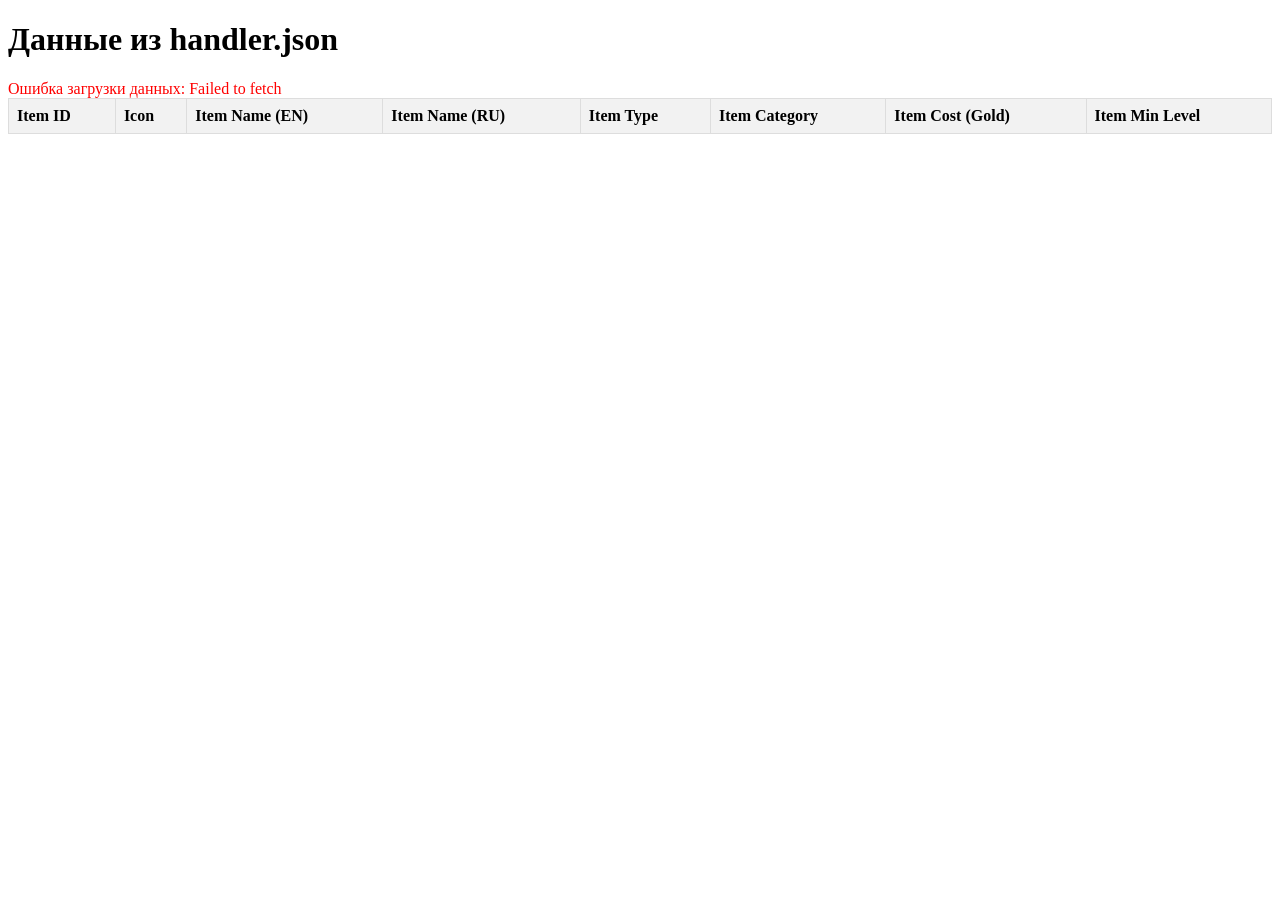
==== index.html @ cb6a8501 "add" ====
<!DOCTYPE html>
<html lang="ru">
<head>
    <meta charset="UTF-8">
    <meta name="viewport" content="width=device-width, initial-scale=1.0">
    <title>Вывод данных из JSON</title>
    <style>
        table {
            width: 100%;
            border-collapse: collapse;
        }
        th, td {
            border: 1px solid #ddd;
            padding: 8px;
            text-align: left;
        }
        th {
            background-color: #f2f2f2;
        }
        th {
            position: relative; /* Для позиционирования резизера */
        }

        .resizer {
            position: absolute;
            right: 0;
            top: 0;
            height: 100%;
            width: 5px; /* Ширина резизера */
            cursor: col-resize; /* Курсор при наведении */
            z-index: 1; /* Чтобы резизер был выше других элементов */
        }
        .error {
            color: red;
        }
        .image-preview {
            position: fixed;
            top: 50%;
            left: 50%;
            transform: translate(-50%, -50%);
            z-index: 1000;
            border: 2px solid #ddd;
            background-color: white;
            padding: 10px;
            box-shadow: 0 0 10px rgba(0, 0, 0, 0.5);
        }
        
        .image-preview img {
            max-width: 300px; /* Максимальная ширина увеличенного изображения */
            max-height: 300px; /* Максимальная высота увеличенного изображения */
        }
    </style>
</head>
<body>
    <h1>Данные из handler.json</h1>
    <div id="error-message" class="error"></div>
    <table id="data-table">
        <thead>
            <tr>
                <th>Item ID</th>
                <th>Icon</th>
                <th>Item Name (EN)</th>
                <th>Item Name (RU)</th>
                <th>Item Type</th>
                <th>Item Category</th>
                <th>Item Cost (Gold)</th>
                <th>Item Min Level</th>
            </tr>
        </thead>
        <tbody>
            <!-- Данные будут добавлены сюда -->
        </tbody>
    </table>

    <div id="image-preview" class="image-preview" style="display: none;">
        <img id="preview-img" src="" alt="Preview" />
    </div>

    <script src="script.js"></script>
</body>
</html>
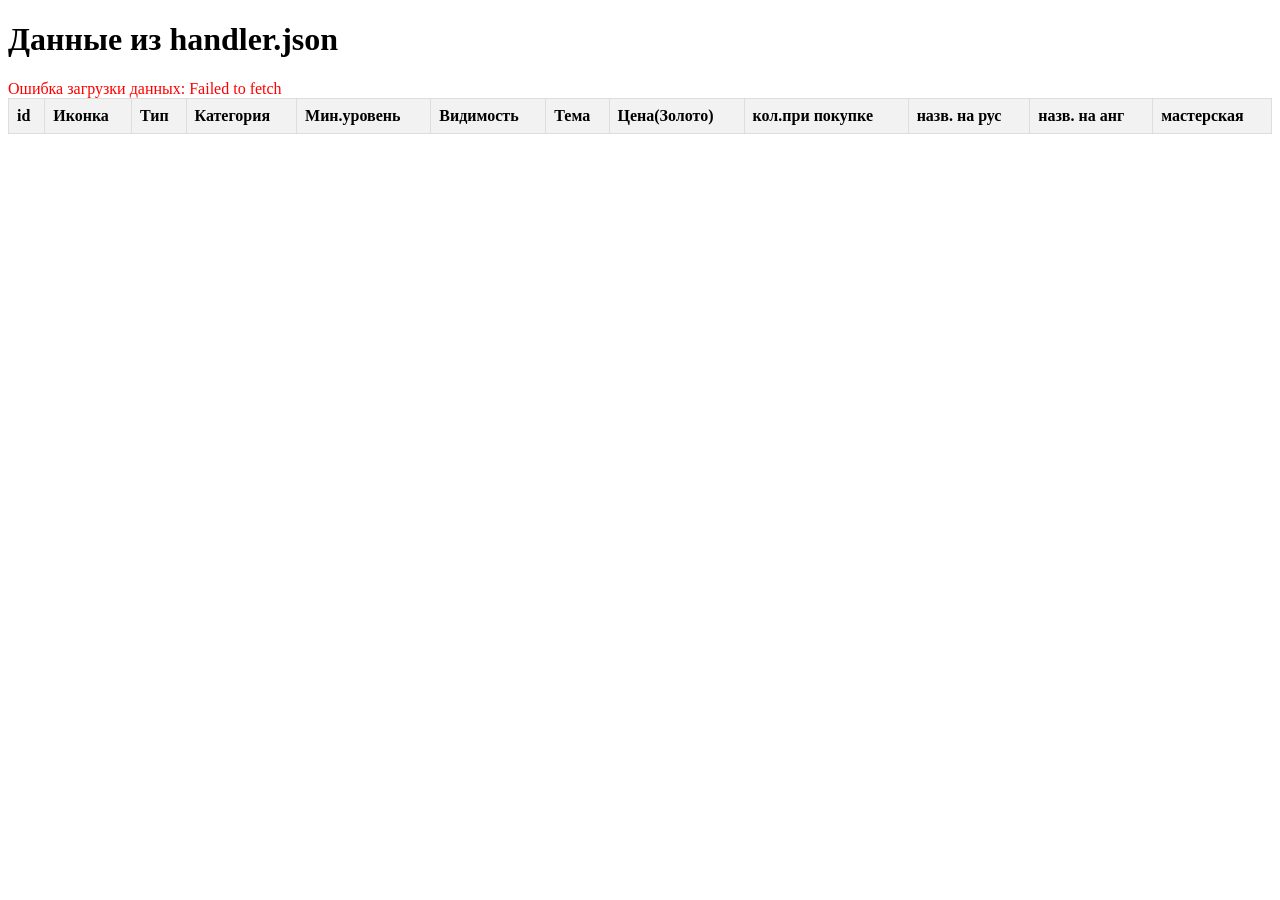
==== commit 27f0223d: "12" ====
--- a/index.html
+++ b/index.html
@@ -57,23 +57,29 @@
     <table id="data-table">
         <thead>
             <tr>
-                <th>Item ID</th>
-                <th>Icon</th>
-                <th>Item Name (EN)</th>
-                <th>Item Name (RU)</th>
-                <th>Item Type</th>
-                <th>Item Category</th>
-                <th>Item Cost (Gold)</th>
-                <th>Item Min Level</th>
+                <th>id</th>
+                <th>Иконка</th>
+                <th>Тип</th>
+                <th>Категория</th>
+                <th>Мин.уровень</th>
+                <th>Видимость</th>
+                <th>Тема</th>
+                <th>Цена(Золото)</th>
+                <th>кол.при покупке</th>
+                <th>назв. на рус</th>
+                <th>назв. на анг</th>
+                <th>мастерская</th>
             </tr>
         </thead>
         <tbody>
-            <!-- Данные будут добавлены сюда -->
+            <!-- Данные будут добавлены здесь -->
         </tbody>
     </table>
 
-    <div id="image-preview" class="image-preview" style="display: none;">
-        <img id="preview-img" src="" alt="Preview" />
+    <!-- Модальное окно для увеличенного изображения -->
+    <div id="image-modal" style="display: none; position: fixed; top: 0; left: 0; width: 100%; height: 100%; background-color: rgba(0, 0, 0, 0.8); justify-content: center; align-items: center; z-index: 1000; backdrop-filter: blur(15px);">
+        <img id="modal-image" src="" alt="Large Image" style="max-width: 90%; max-height: 90%;">
+        <span id="close-modal" style="color: white; position: absolute; top: 20px; right: 30px; font-size: 30px; cursor: pointer;">&times;</span>
     </div>
 
     <script src="script.js"></script>
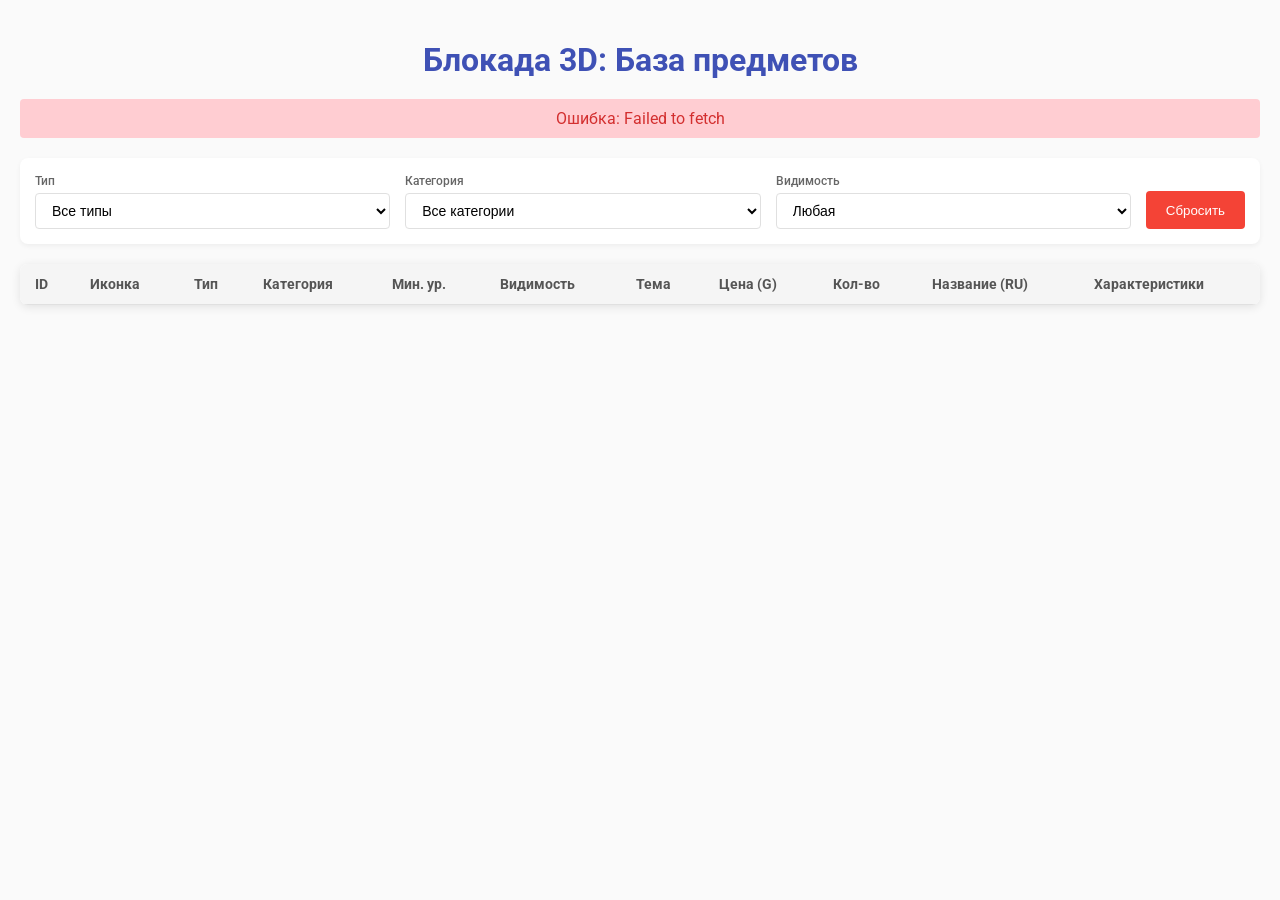
==== commit 0e908409: "Update index.html" ====
--- a/index.html
+++ b/index.html
@@ -1,24 +1,156 @@
 <!DOCTYPE html>
 <html lang="ru">
+
 <head>
     <meta charset="UTF-8">
     <meta name="viewport" content="width=device-width, initial-scale=1.0">
-    <title>Вывод данных из JSON</title>
+    <title>Блокада 3D: База предметов</title>
+    <link href="https://fonts.googleapis.com/css2?family=Roboto:wght@400;500;700&display=swap" rel="stylesheet">
     <style>
+        :root {
+            --primary-color: #3f51b5;
+            --accent-color: #ff4081;
+            --header-bg: #f5f5f5;
+            --hover-bg: #e8eaf6;
+            --border-color: #e0e0e0;
+            --text-color: #333;
+            --bg-color: #fafafa;
+        }
+
+        body {
+            font-family: 'Roboto', sans-serif;
+            background-color: var(--bg-color);
+            color: var(--text-color);
+            margin: 0;
+            padding: 20px;
+        }
+
+        h1 {
+            text-align: center;
+            color: var(--primary-color);
+            margin-bottom: 20px;
+        }
+
+        .error {
+            color: #d32f2f;
+            background: #ffcdd2;
+            padding: 10px;
+            border-radius: 4px;
+            text-align: center;
+            margin-bottom: 20px;
+            display: none;
+        }
+
+        .error:not(:empty) {
+            display: block;
+        }
+
+        /* --- ПАНЕЛЬ ФИЛЬТРОВ --- */
+        .filters-container {
+            background: white;
+            padding: 15px;
+            border-radius: 8px;
+            box-shadow: 0 2px 5px rgba(0, 0, 0, 0.05);
+            margin-bottom: 20px;
+            display: flex;
+            flex-wrap: wrap;
+            gap: 15px;
+            align-items: center;
+        }
+
+        .filter-group {
+            display: flex;
+            flex-direction: column;
+            min-width: 200px;
+            flex: 1;
+        }
+
+        .filter-group label {
+            font-size: 12px;
+            color: #666;
+            margin-bottom: 5px;
+            font-weight: 500;
+        }
+
+        .filter-group select {
+            padding: 8px 12px;
+            border: 1px solid var(--border-color);
+            border-radius: 4px;
+            font-size: 14px;
+            outline: none;
+            cursor: pointer;
+            background-color: #fff;
+        }
+
+        .filter-group select:focus {
+            border-color: var(--primary-color);
+        }
+
+        .reset-btn {
+            background-color: #f44336;
+            color: white;
+            border: none;
+            padding: 10px 20px;
+            border-radius: 4px;
+            cursor: pointer;
+            font-weight: 500;
+            height: 38px;
+            margin-top: 18px;
+            /* Выравнивание с инпутами */
+            transition: background 0.2s;
+        }
+
+        .reset-btn:hover {
+            background-color: #d32f2f;
+        }
+
+        /* --- ТАБЛИЦА --- */
+        .table-container {
+            overflow-x: auto;
+            background: white;
+            border-radius: 8px;
+            box-shadow: 0 2px 10px rgba(0, 0, 0, 0.1);
+        }
+
         table {
             width: 100%;
             border-collapse: collapse;
-        }
-        th, td {
-            border: 1px solid #ddd;
-            padding: 8px;
+            min-width: 1200px;
+        }
+
+        th,
+        td {
+            padding: 12px 15px;
             text-align: left;
-        }
+            border-bottom: 1px solid var(--border-color);
+            font-size: 14px;
+            vertical-align: middle;
+        }
+
         th {
-            background-color: #f2f2f2;
-        }
-        th {
-            position: relative; /* Для позиционирования резизера */
+            background-color: var(--header-bg);
+            color: #555;
+            font-weight: 700;
+            position: sticky;
+            top: 0;
+            z-index: 10;
+            user-select: none;
+            cursor: pointer;
+            transition: background 0.2s;
+        }
+
+        th:hover {
+            background-color: #e0e0e0;
+        }
+
+        th.ascending::after {
+            content: ' ▲';
+            font-size: 0.8em;
+        }
+
+        th.descending::after {
+            content: ' ▼';
+            font-size: 0.8em;
         }
 
         .resizer {
@@ -26,62 +158,460 @@
             right: 0;
             top: 0;
             height: 100%;
-            width: 5px; /* Ширина резизера */
-            cursor: col-resize; /* Курсор при наведении */
-            z-index: 1; /* Чтобы резизер был выше других элементов */
-        }
-        .error {
-            color: red;
-        }
-        .image-preview {
+            width: 4px;
+            background: transparent;
+            cursor: col-resize;
+            z-index: 11;
+        }
+
+        th:hover .resizer {
+            background: #bdbdbd;
+        }
+
+        tbody tr:nth-child(even) {
+            background-color: #fafafa;
+        }
+
+        tbody tr:hover {
+            background-color: var(--hover-bg);
+        }
+
+        /* Изображения (Увеличенные) */
+        td img {
+            border-radius: 6px;
+            transition: transform 0.2s;
+            background: #eee;
+            display: block;
+            width: 64px;
+            /* Увеличил размер */
+            height: 64px;
+            /* Увеличил размер */
+            object-fit: contain;
+            /* Чтобы картинка не растягивалась */
+            border: 1px solid #eee;
+        }
+
+        td img:hover {
+            transform: scale(1.15);
+            z-index: 5;
+            position: relative;
+        }
+
+        /* Характеристики */
+        .stats-container {
+            display: flex;
+            flex-wrap: wrap;
+            gap: 4px;
+            max-width: 320px;
+        }
+
+        .stat-badge {
+            display: inline-flex;
+            align-items: center;
+            background: #f0f0f0;
+            border: 1px solid #ddd;
+            border-radius: 4px;
+            padding: 2px 6px;
+            font-size: 11px;
+            white-space: nowrap;
+        }
+
+        .stat-name {
+            font-weight: 700;
+            color: #555;
+            margin-right: 4px;
+        }
+
+        .stat-val {
+            color: var(--primary-color);
+            font-weight: 500;
+        }
+
+        /* Модальное окно */
+        #image-modal {
+            display: none;
             position: fixed;
-            top: 50%;
-            left: 50%;
-            transform: translate(-50%, -50%);
+            top: 0;
+            left: 0;
+            width: 100%;
+            height: 100%;
+            background-color: rgba(0, 0, 0, 0.85);
+            justify-content: center;
+            align-items: center;
             z-index: 1000;
-            border: 2px solid #ddd;
-            background-color: white;
-            padding: 10px;
-            box-shadow: 0 0 10px rgba(0, 0, 0, 0.5);
-        }
-        
-        .image-preview img {
-            max-width: 300px; /* Максимальная ширина увеличенного изображения */
-            max-height: 300px; /* Максимальная высота увеличенного изображения */
+            backdrop-filter: blur(5px);
+            opacity: 0;
+            transition: opacity 0.3s ease;
+        }
+
+        #image-modal.show {
+            opacity: 1;
+        }
+
+        #modal-image {
+            max-width: 90%;
+            max-height: 90%;
+            border-radius: 8px;
+            box-shadow: 0 0 20px rgba(0, 0, 0, 0.5);
+            transform: scale(0.9);
+            transition: transform 0.3s ease;
+        }
+
+        #image-modal.show #modal-image {
+            transform: scale(1);
+        }
+
+        #close-modal {
+            position: absolute;
+            top: 20px;
+            right: 30px;
+            color: white;
+            font-size: 40px;
+            font-weight: bold;
+            cursor: pointer;
+            transition: color 0.2s;
+        }
+
+        #close-modal:hover {
+            color: #ff5252;
         }
     </style>
 </head>
+
 <body>
-    <h1>Данные из handler.json</h1>
+
+    <h1>Блокада 3D: База предметов</h1>
+
     <div id="error-message" class="error"></div>
-    <table id="data-table">
-        <thead>
-            <tr>
-                <th>id</th>
-                <th>Иконка</th>
-                <th>Тип</th>
-                <th>Категория</th>
-                <th>Мин.уровень</th>
-                <th>Видимость</th>
-                <th>Тема</th>
-                <th>Цена(Золото)</th>
-                <th>кол.при покупке</th>
-                <th>назв. на рус</th>
-                <th>назв. на анг</th>
-                <th>мастерская</th>
-            </tr>
-        </thead>
-        <tbody>
-            <!-- Данные будут добавлены здесь -->
-        </tbody>
-    </table>
-
-    <!-- Модальное окно для увеличенного изображения -->
-    <div id="image-modal" style="display: none; position: fixed; top: 0; left: 0; width: 100%; height: 100%; background-color: rgba(0, 0, 0, 0.8); justify-content: center; align-items: center; z-index: 1000; backdrop-filter: blur(15px);">
-        <img id="modal-image" src="" alt="Large Image" style="max-width: 90%; max-height: 90%;">
-        <span id="close-modal" style="color: white; position: absolute; top: 20px; right: 30px; font-size: 30px; cursor: pointer;">&times;</span>
+
+    <div class="filters-container">
+        <div class="filter-group">
+            <label for="filter-type">Тип</label>
+            <select id="filter-type">
+                <option value="all">Все типы</option>
+            </select>
+        </div>
+
+        <div class="filter-group">
+            <label for="filter-category">Категория</label>
+            <select id="filter-category">
+                <option value="all">Все категории</option>
+            </select>
+        </div>
+
+        <div class="filter-group">
+            <label for="filter-visible">Видимость</label>
+            <select id="filter-visible">
+                <option value="all">Любая</option>
+            </select>
+        </div>
+
+        <button class="reset-btn" onclick="resetFilters()">Сбросить</button>
     </div>
 
-    <script src="script.js"></script>
+    <div class="table-container">
+        <table id="data-table">
+            <thead>
+                <tr>
+                    <th>ID</th>
+                    <th>Иконка</th>
+                    <th>Тип</th>
+                    <th>Категория</th>
+                    <th>Мин. ур.</th>
+                    <th>Видимость</th>
+                    <th>Тема</th>
+                    <th>Цена (G)</th>
+                    <th>Кол-во</th>
+                    <th>Название (RU)</th>
+                    <th>Характеристики</th>
+                </tr>
+            </thead>
+            <tbody>
+            </tbody>
+        </table>
+    </div>
+
+    <div id="image-modal">
+        <span id="close-modal">&times;</span>
+        <img id="modal-image" src="" alt="Large Image">
+    </div>
+
+    <script>
+        const headerOrder = [
+            'item_id',
+            'icon',
+            'item_type',
+            'item_category',
+            'item_min_lvl',
+            'item_visible',
+            'item_theme',
+            'item_cost_gold',
+            'item_buy_amount',
+            'item_name_ru',
+            'upgrades'
+        ];
+
+        // Глобальная переменная для хранения исходных данных
+        let globalData = [];
+
+        async function loadData() {
+            try {
+                const response = await fetch('https://blockade3d.com/api_classic/handler.php?NETWORK=1&CMD=2000&PWD=2b984b3689f5f6f96d65357b6c93c042&API_VERSION=2');
+
+                if (!response.ok) throw new Error('Сетевая ошибка: ' + response.status);
+
+                const data = await response.json();
+
+                // Обработка данных
+                globalData = data.map(item => {
+                    const getName = (obj) => (obj && obj.name && typeof obj.name === 'string') ? decodeUnicode(obj.name) : '';
+
+                    return {
+                        ...item,
+                        item_name_en: decodeUnicode(item.item_name_en),
+                        item_name_ru: decodeUnicode(item.item_name_ru),
+                        item_type: {
+                            ...item.item_type,
+                            name: getName(item.item_type)
+                        },
+                        item_category: {
+                            ...item.item_category,
+                            name: getName(item.item_category)
+                        },
+                        item_visible: {
+                            ...item.item_visible,
+                            name: item.item_visible && item.item_visible.name ? item.item_visible.name : ''
+                        }
+                    };
+                });
+
+                // Инициализация
+                initFilters(globalData);
+                renderTable(globalData);
+                initTableFeatures(); // События сортировки добавляем один раз
+
+            } catch (error) {
+                document.getElementById('error-message').innerText = 'Ошибка: ' + error.message;
+                console.error(error);
+            }
+        }
+
+        function decodeUnicode(str) {
+            if (str && typeof str === 'string') {
+                return str.replace(/\\u([\dA-Fa-f]{4})/g, (match, grp) => String.fromCharCode(parseInt(grp, 16)));
+            }
+            return str || '';
+        }
+
+        // === ФИЛЬТРАЦИЯ ===
+        function initFilters(data) {
+            const types = new Set();
+            const categories = new Set();
+            const visibles = new Set();
+
+            // Собираем уникальные значения
+            data.forEach(item => {
+                if (item.item_type.name) types.add(item.item_type.name);
+                if (item.item_category.name) categories.add(item.item_category.name);
+                if (item.item_visible.name) visibles.add(item.item_visible.name);
+            });
+
+            fillSelect('filter-type', types);
+            fillSelect('filter-category', categories);
+            fillSelect('filter-visible', visibles);
+
+            // Добавляем обработчики событий
+            document.getElementById('filter-type').addEventListener('change', applyFilters);
+            document.getElementById('filter-category').addEventListener('change', applyFilters);
+            document.getElementById('filter-visible').addEventListener('change', applyFilters);
+        }
+
+        function fillSelect(id, set) {
+            const select = document.getElementById(id);
+            const sorted = Array.from(set).sort();
+            sorted.forEach(val => {
+                const option = document.createElement('option');
+                option.value = val;
+                option.innerText = val;
+                select.appendChild(option);
+            });
+        }
+
+        function applyFilters() {
+            const typeVal = document.getElementById('filter-type').value;
+            const catVal = document.getElementById('filter-category').value;
+            const visVal = document.getElementById('filter-visible').value;
+
+            const filteredData = globalData.filter(item => {
+                const matchType = typeVal === 'all' || item.item_type.name === typeVal;
+                const matchCat = catVal === 'all' || item.item_category.name === catVal;
+                const matchVis = visVal === 'all' || item.item_visible.name === visVal;
+
+                return matchType && matchCat && matchVis;
+            });
+
+            renderTable(filteredData);
+        }
+
+        function resetFilters() {
+            document.getElementById('filter-type').value = 'all';
+            document.getElementById('filter-category').value = 'all';
+            document.getElementById('filter-visible').value = 'all';
+            renderTable(globalData);
+        }
+
+        // === РЕНДЕРИНГ ===
+        function renderTable(data) {
+            const tableBody = document.querySelector('#data-table tbody');
+            tableBody.innerHTML = '';
+
+            data.forEach(item => {
+                const row = tableBody.insertRow();
+
+                headerOrder.forEach(key => {
+                    const cell = row.insertCell();
+
+                    if (key === 'icon') {
+                        let imageUrl = '';
+                        if (item[key]) {
+                            const parts = item[key].split('/');
+                            const filename = parts[parts.length - 1];
+                            imageUrl = `https://gammahub.tech/img/${filename}`;
+                        }
+                        if (imageUrl) {
+                            cell.innerHTML = `<img src="${imageUrl}" alt="Item" onclick="openImage('${imageUrl}')">`;
+                        } else {
+                            cell.innerText = '-';
+                        }
+                    } else if (key === 'upgrades') {
+                        if (Array.isArray(item[key]) && item[key].length > 0) {
+                            const targetStats = ['УРОН', 'ОБОЙМА', 'ЗАПАС', 'ТЕМП', 'ДАЛЬНОСТЬ', 'ПЕРЕЗАРЯДКА'];
+                            const statsHtml = item[key]
+                                .filter(u => targetStats.includes(u.name))
+                                .map(u => {
+                                    if (!u.levels || u.levels.length === 0) return null;
+                                    const min = u.levels[0].value;
+                                    const max = u.levels[u.levels.length - 1].value;
+                                    const valStr = (min === max) ? min : `${min}-${max}`;
+                                    return `<div class="stat-badge"><span class="stat-name">${u.name}</span><span class="stat-val">${valStr}</span></div>`;
+                                })
+                                .filter(Boolean)
+                                .join('');
+                            cell.innerHTML = statsHtml ? `<div class="stats-container">${statsHtml}</div>` : '-';
+                        } else {
+                            cell.innerText = '-';
+                        }
+                    } else if (typeof item[key] === 'object' && item[key] !== null) {
+                        cell.innerText = item[key].name || '';
+                    } else {
+                        cell.innerText = item[key] !== undefined && item[key] !== null ? item[key] : '';
+                    }
+                });
+            });
+        }
+
+        // === СОРТИРОВКА И РЕСАЙЗ ===
+        // Теперь эта функция вызывается только один раз и работает с текущими данными в DOM
+        // Но для правильной работы сортировки при фильтрации, нам нужно сортировать текущий отфильтрованный массив.
+        // Поэтому изменим логику: sortData будет брать данные, сортировать и вызывать renderTable.
+
+        function initTableFeatures() {
+            const headers = document.querySelectorAll('#data-table th');
+
+            headers.forEach((header, index) => {
+                header.addEventListener('click', (e) => {
+                    if (e.target.classList.contains('resizer')) return;
+
+                    const isAscending = !header.classList.contains('ascending');
+                    headers.forEach(h => h.classList.remove('ascending', 'descending'));
+                    header.classList.toggle('ascending', isAscending);
+                    header.classList.toggle('descending', !isAscending);
+
+                    // Получаем ТЕКУЩИЕ отображаемые данные через фильтры
+                    // Чтобы не усложнять, просто применим фильтры снова и отсортируем результат
+                    const typeVal = document.getElementById('filter-type').value;
+                    const catVal = document.getElementById('filter-category').value;
+                    const visVal = document.getElementById('filter-visible').value;
+
+                    let currentData = globalData.filter(item => {
+                        const matchType = typeVal === 'all' || item.item_type.name === typeVal;
+                        const matchCat = catVal === 'all' || item.item_category.name === catVal;
+                        const matchVis = visVal === 'all' || item.item_visible.name === visVal;
+                        return matchType && matchCat && matchVis;
+                    });
+
+                    sortDataArray(currentData, index, isAscending);
+                    renderTable(currentData);
+                });
+
+                const resizer = document.createElement('div');
+                resizer.className = 'resizer';
+                header.appendChild(resizer);
+                createResizer(resizer, header);
+            });
+        }
+
+        function sortDataArray(arr, columnIndex, ascending) {
+            arr.sort((a, b) => {
+                const aVal = getValue(a, columnIndex);
+                const bVal = getValue(b, columnIndex);
+                if (aVal < bVal) return ascending ? -1 : 1;
+                if (aVal > bVal) return ascending ? 1 : -1;
+                return 0;
+            });
+        }
+
+        function getValue(item, index) {
+            const key = headerOrder[index];
+            if (key === 'item_id' || key === 'item_min_lvl' || key === 'item_buy_amount') return parseInt(item[key]) || 0;
+            if (key === 'item_cost_gold') return parseFloat(item[key]) || 0;
+            if (['item_type', 'item_category', 'item_visible'].includes(key)) return item[key].name || '';
+            if (key === 'upgrades') return (item[key] || []).length;
+            return item[key] || '';
+        }
+
+        function createResizer(resizer, header) {
+            let startX, startWidth;
+            resizer.addEventListener('mousedown', (e) => {
+                e.preventDefault();
+                startX = e.clientX;
+                startWidth = header.offsetWidth;
+                document.addEventListener('mousemove', resizeColumn);
+                document.addEventListener('mouseup', stopResize);
+            });
+
+            function resizeColumn(e) {
+                const w = startWidth + (e.clientX - startX);
+                if (w > 50) header.style.width = `${w}px`;
+            }
+
+            function stopResize() {
+                document.removeEventListener('mousemove', resizeColumn);
+                document.removeEventListener('mouseup', stopResize);
+            }
+        }
+
+        // Модальное окно
+        function openImage(src) {
+            const modal = document.getElementById('image-modal');
+            const img = document.getElementById('modal-image');
+            modal.style.display = 'flex';
+            setTimeout(() => modal.classList.add('show'), 10);
+            img.src = src;
+        }
+
+        function closeModal() {
+            const modal = document.getElementById('image-modal');
+            modal.classList.remove('show');
+            setTimeout(() => modal.style.display = 'none', 300);
+        }
+        document.getElementById('close-modal').onclick = closeModal;
+        document.getElementById('image-modal').onclick = (e) => {
+            if (e.target.id === 'image-modal') closeModal();
+        };
+
+        window.onload = loadData;
+    </script>
 </body>
+
 </html>
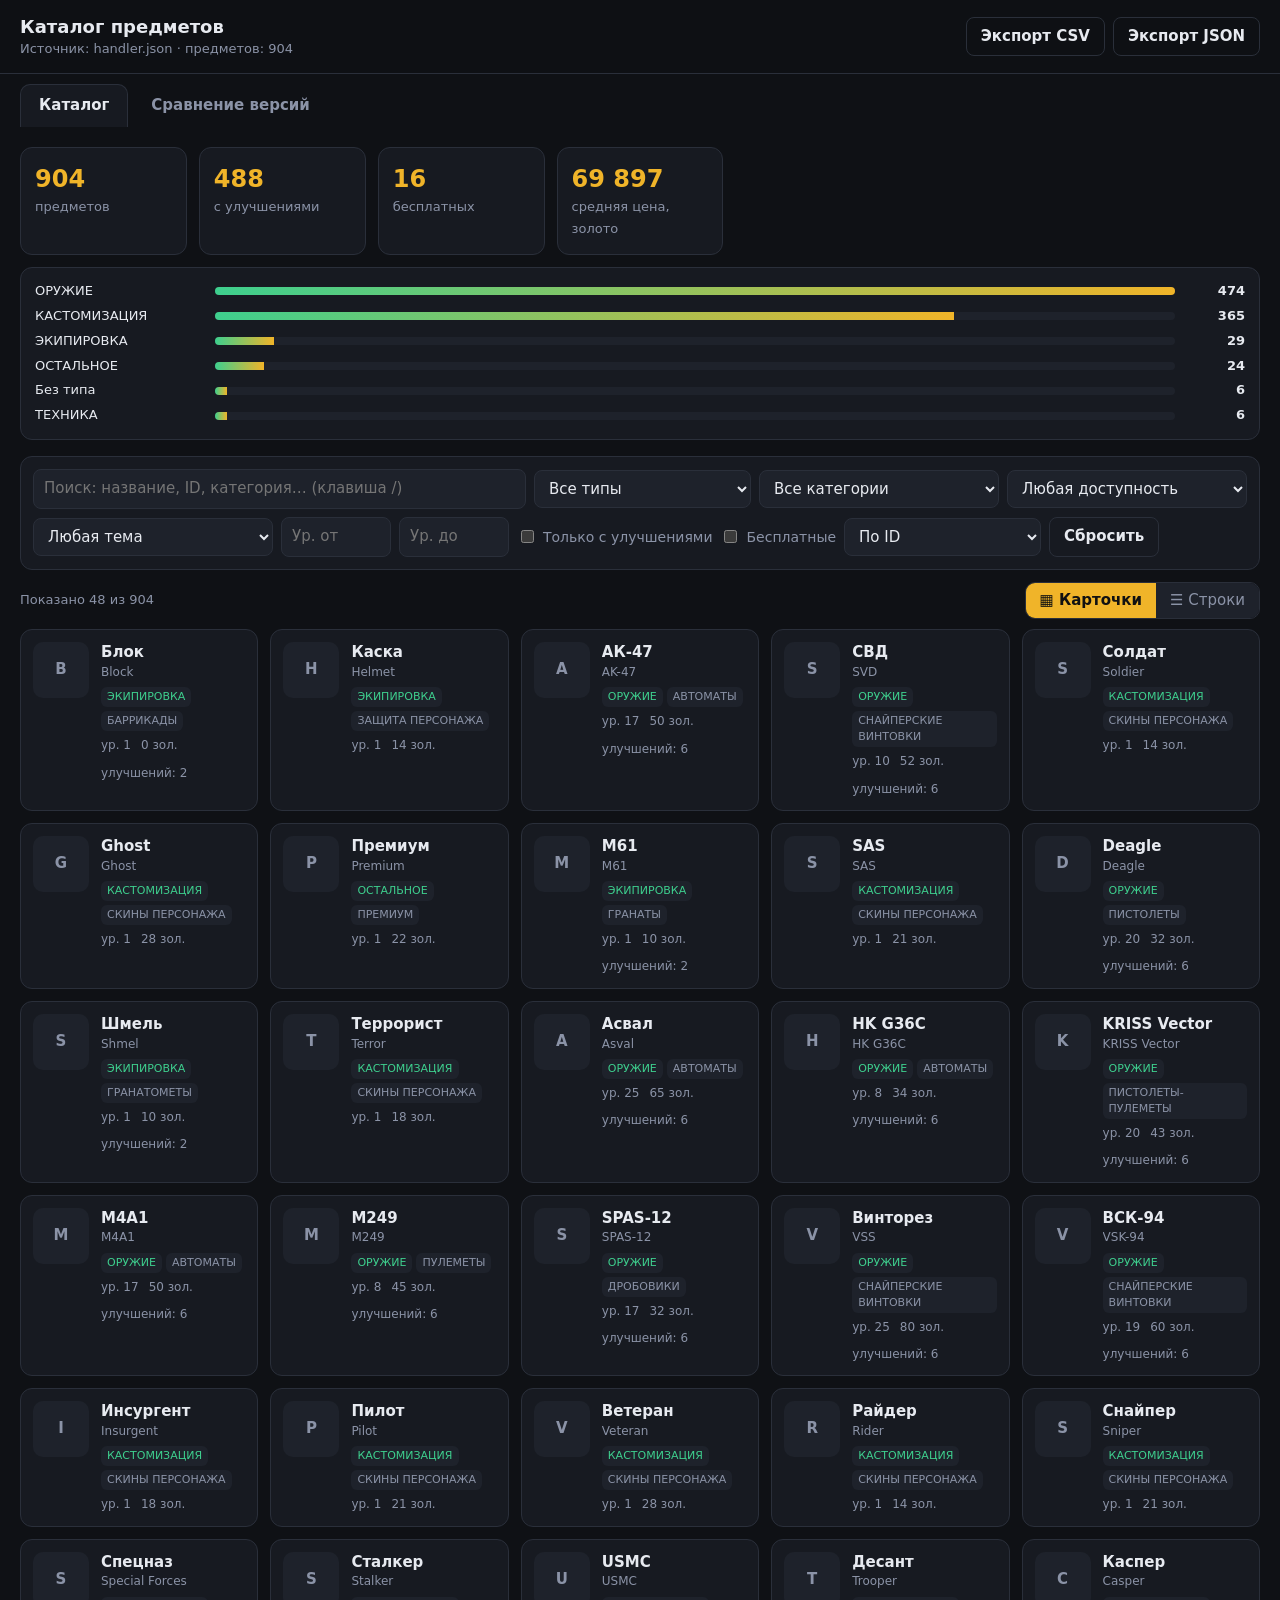
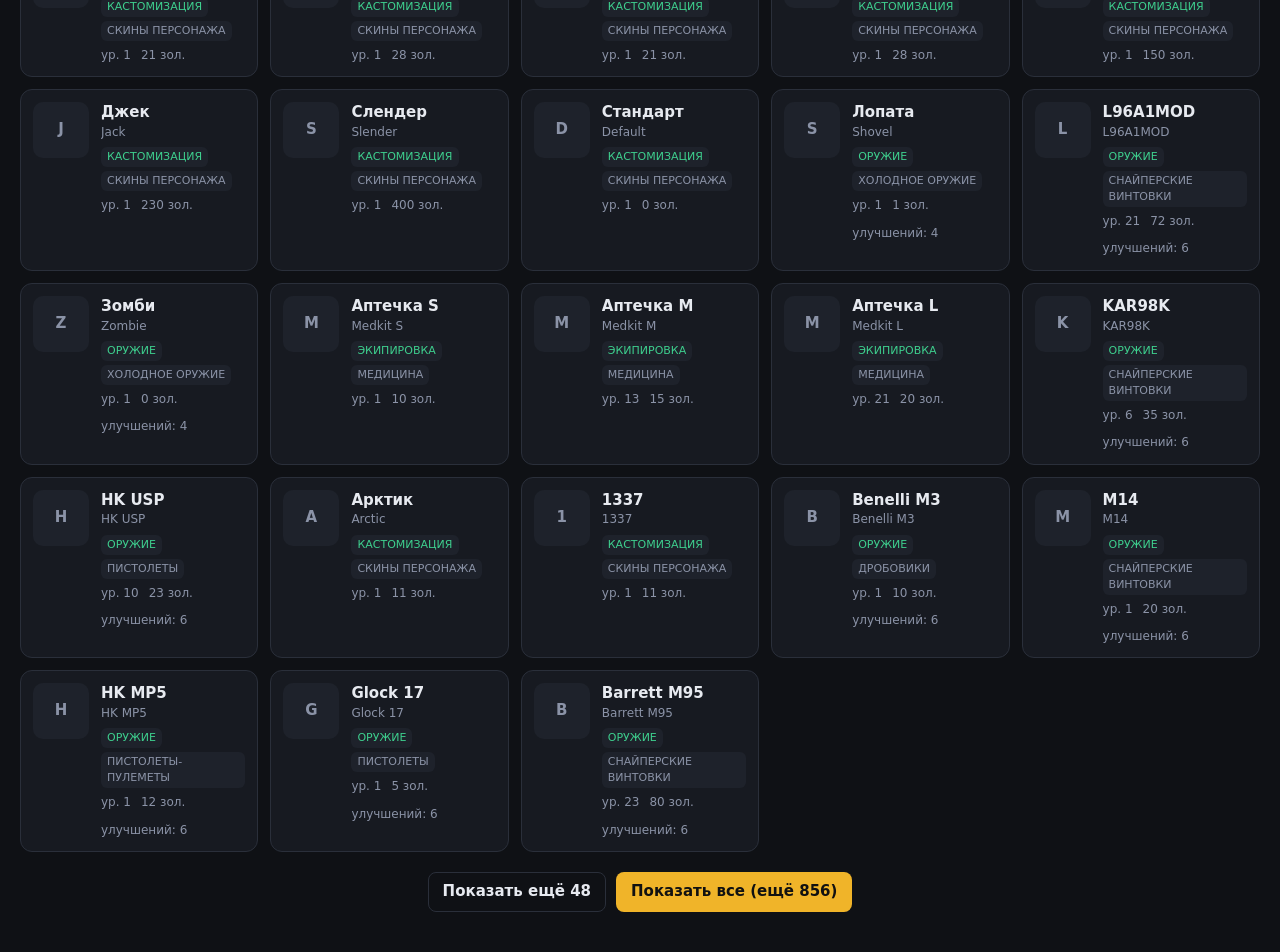
==== commit 273a02b0: "NEW" ====
--- a/index.html
+++ b/index.html
@@ -1,617 +1,158 @@
-<!DOCTYPE html>
+<!doctype html>
 <html lang="ru">
-
 <head>
-    <meta charset="UTF-8">
-    <meta name="viewport" content="width=device-width, initial-scale=1.0">
-    <title>Блокада 3D: База предметов</title>
-    <link href="https://fonts.googleapis.com/css2?family=Roboto:wght@400;500;700&display=swap" rel="stylesheet">
-    <style>
-        :root {
-            --primary-color: #3f51b5;
-            --accent-color: #ff4081;
-            --header-bg: #f5f5f5;
-            --hover-bg: #e8eaf6;
-            --border-color: #e0e0e0;
-            --text-color: #333;
-            --bg-color: #fafafa;
-        }
-
-        body {
-            font-family: 'Roboto', sans-serif;
-            background-color: var(--bg-color);
-            color: var(--text-color);
-            margin: 0;
-            padding: 20px;
-        }
-
-        h1 {
-            text-align: center;
-            color: var(--primary-color);
-            margin-bottom: 20px;
-        }
-
-        .error {
-            color: #d32f2f;
-            background: #ffcdd2;
-            padding: 10px;
-            border-radius: 4px;
-            text-align: center;
-            margin-bottom: 20px;
-            display: none;
-        }
-
-        .error:not(:empty) {
-            display: block;
-        }
-
-        /* --- ПАНЕЛЬ ФИЛЬТРОВ --- */
-        .filters-container {
-            background: white;
-            padding: 15px;
-            border-radius: 8px;
-            box-shadow: 0 2px 5px rgba(0, 0, 0, 0.05);
-            margin-bottom: 20px;
-            display: flex;
-            flex-wrap: wrap;
-            gap: 15px;
-            align-items: center;
-        }
-
-        .filter-group {
-            display: flex;
-            flex-direction: column;
-            min-width: 200px;
-            flex: 1;
-        }
-
-        .filter-group label {
-            font-size: 12px;
-            color: #666;
-            margin-bottom: 5px;
-            font-weight: 500;
-        }
-
-        .filter-group select {
-            padding: 8px 12px;
-            border: 1px solid var(--border-color);
-            border-radius: 4px;
-            font-size: 14px;
-            outline: none;
-            cursor: pointer;
-            background-color: #fff;
-        }
-
-        .filter-group select:focus {
-            border-color: var(--primary-color);
-        }
-
-        .reset-btn {
-            background-color: #f44336;
-            color: white;
-            border: none;
-            padding: 10px 20px;
-            border-radius: 4px;
-            cursor: pointer;
-            font-weight: 500;
-            height: 38px;
-            margin-top: 18px;
-            /* Выравнивание с инпутами */
-            transition: background 0.2s;
-        }
-
-        .reset-btn:hover {
-            background-color: #d32f2f;
-        }
-
-        /* --- ТАБЛИЦА --- */
-        .table-container {
-            overflow-x: auto;
-            background: white;
-            border-radius: 8px;
-            box-shadow: 0 2px 10px rgba(0, 0, 0, 0.1);
-        }
-
-        table {
-            width: 100%;
-            border-collapse: collapse;
-            min-width: 1200px;
-        }
-
-        th,
-        td {
-            padding: 12px 15px;
-            text-align: left;
-            border-bottom: 1px solid var(--border-color);
-            font-size: 14px;
-            vertical-align: middle;
-        }
-
-        th {
-            background-color: var(--header-bg);
-            color: #555;
-            font-weight: 700;
-            position: sticky;
-            top: 0;
-            z-index: 10;
-            user-select: none;
-            cursor: pointer;
-            transition: background 0.2s;
-        }
-
-        th:hover {
-            background-color: #e0e0e0;
-        }
-
-        th.ascending::after {
-            content: ' ▲';
-            font-size: 0.8em;
-        }
-
-        th.descending::after {
-            content: ' ▼';
-            font-size: 0.8em;
-        }
-
-        .resizer {
-            position: absolute;
-            right: 0;
-            top: 0;
-            height: 100%;
-            width: 4px;
-            background: transparent;
-            cursor: col-resize;
-            z-index: 11;
-        }
-
-        th:hover .resizer {
-            background: #bdbdbd;
-        }
-
-        tbody tr:nth-child(even) {
-            background-color: #fafafa;
-        }
-
-        tbody tr:hover {
-            background-color: var(--hover-bg);
-        }
-
-        /* Изображения (Увеличенные) */
-        td img {
-            border-radius: 6px;
-            transition: transform 0.2s;
-            background: #eee;
-            display: block;
-            width: 64px;
-            /* Увеличил размер */
-            height: 64px;
-            /* Увеличил размер */
-            object-fit: contain;
-            /* Чтобы картинка не растягивалась */
-            border: 1px solid #eee;
-        }
-
-        td img:hover {
-            transform: scale(1.15);
-            z-index: 5;
-            position: relative;
-        }
-
-        /* Характеристики */
-        .stats-container {
-            display: flex;
-            flex-wrap: wrap;
-            gap: 4px;
-            max-width: 320px;
-        }
-
-        .stat-badge {
-            display: inline-flex;
-            align-items: center;
-            background: #f0f0f0;
-            border: 1px solid #ddd;
-            border-radius: 4px;
-            padding: 2px 6px;
-            font-size: 11px;
-            white-space: nowrap;
-        }
-
-        .stat-name {
-            font-weight: 700;
-            color: #555;
-            margin-right: 4px;
-        }
-
-        .stat-val {
-            color: var(--primary-color);
-            font-weight: 500;
-        }
-
-        /* Модальное окно */
-        #image-modal {
-            display: none;
-            position: fixed;
-            top: 0;
-            left: 0;
-            width: 100%;
-            height: 100%;
-            background-color: rgba(0, 0, 0, 0.85);
-            justify-content: center;
-            align-items: center;
-            z-index: 1000;
-            backdrop-filter: blur(5px);
-            opacity: 0;
-            transition: opacity 0.3s ease;
-        }
-
-        #image-modal.show {
-            opacity: 1;
-        }
-
-        #modal-image {
-            max-width: 90%;
-            max-height: 90%;
-            border-radius: 8px;
-            box-shadow: 0 0 20px rgba(0, 0, 0, 0.5);
-            transform: scale(0.9);
-            transition: transform 0.3s ease;
-        }
-
-        #image-modal.show #modal-image {
-            transform: scale(1);
-        }
-
-        #close-modal {
-            position: absolute;
-            top: 20px;
-            right: 30px;
-            color: white;
-            font-size: 40px;
-            font-weight: bold;
-            cursor: pointer;
-            transition: color 0.2s;
-        }
-
-        #close-modal:hover {
-            color: #ff5252;
-        }
-    </style>
+  <meta charset="utf-8">
+  <meta name="viewport" content="width=device-width, initial-scale=1">
+  <title>Каталог предметов</title>
+  <link rel="stylesheet" href="style.css">
 </head>
-
 <body>
 
-    <h1>Блокада 3D: База предметов</h1>
+<header class="topbar">
+  <div>
+    <h1>Каталог предметов</h1>
+    <div id="updated" class="muted"></div>
+  </div>
+  <div class="actions">
+    <button id="exportCsv" class="btn ghost" disabled>Экспорт CSV</button>
+    <button id="exportJson" class="btn ghost" disabled>Экспорт JSON</button>
+  </div>
+</header>
 
-    <div id="error-message" class="error"></div>
+<nav class="tabs" role="tablist">
+  <button class="tab-btn active" data-tab="catalog" role="tab" aria-selected="true">Каталог</button>
+  <button class="tab-btn" data-tab="compare" role="tab" aria-selected="false">Сравнение версий</button>
+</nav>
 
-    <div class="filters-container">
-        <div class="filter-group">
-            <label for="filter-type">Тип</label>
-            <select id="filter-type">
-                <option value="all">Все типы</option>
-            </select>
+<main>
+  <section id="status" class="status" hidden></section>
+
+  <!-- ===== Вкладка: Каталог ===== -->
+  <section id="catalogView" class="tab-view">
+    <section id="loader" class="loader" hidden>
+      <label>
+        Выберите файл handler.json:
+        <input type="file" id="fileInput" accept=".json,application/json">
+      </label>
+    </section>
+
+    <section id="stats" class="stats" hidden></section>
+
+    <section id="filters" class="filters" hidden>
+      <input id="search" type="search" placeholder="Поиск: название, ID, категория… (клавиша /)" autocomplete="off">
+      <select id="fType" aria-label="Тип"></select>
+      <select id="fCategory" aria-label="Категория"></select>
+      <select id="fVisible" aria-label="Доступность"></select>
+      <select id="fTheme" aria-label="Тема"></select>
+      <input id="fMinLvl" type="number" min="0" placeholder="Ур. от" aria-label="Минимальный уровень от">
+      <input id="fMaxLvl" type="number" min="0" placeholder="Ур. до" aria-label="Минимальный уровень до">
+      <label><input type="checkbox" id="fUpgrades"> Только с улучшениями</label>
+      <label><input type="checkbox" id="fFree"> Бесплатные</label>
+      <select id="sort" aria-label="Сортировка">
+        <option value="id">По ID</option>
+        <option value="name">По названию</option>
+        <option value="cost-asc">Цена ↑</option>
+        <option value="cost-desc">Цена ↓</option>
+        <option value="lvl-asc">Уровень ↑</option>
+        <option value="lvl-desc">Уровень ↓</option>
+        <option value="upg-desc">Больше улучшений</option>
+      </select>
+      <button id="reset" class="btn ghost">Сбросить</button>
+    </section>
+
+    <div class="list-tools">
+      <p id="count" class="muted"></p>
+      <div class="seg" role="group" aria-label="Вид списка">
+        <button id="viewCards" class="seg-btn active" type="button" aria-pressed="true">▦ Карточки</button>
+        <button id="viewRows" class="seg-btn" type="button" aria-pressed="false">☰ Строки</button>
+      </div>
+    </div>
+    <section id="grid" class="grid" aria-live="polite"></section>
+    <div class="more">
+      <button id="more" class="btn ghost" hidden>Показать ещё</button>
+      <button id="moreAll" class="btn" hidden>Показать все</button>
+    </div>
+  </section>
+
+  <!-- ===== Вкладка: Сравнение ===== -->
+  <section id="compareView" class="tab-view" hidden>
+    <section class="compare-setup">
+      <div class="source-block">
+        <h3>1. База (старая версия)</h3>
+        <p class="muted">Либо уже открытые в «Каталоге» данные, либо отдельный файл.</p>
+        <div class="source-toggle">
+          <button id="useCurrentBtn" class="btn ghost" type="button" disabled>
+            Текущие данные каталога (<span id="currentCount">0</span>)
+          </button>
+          <label class="btn ghost file-btn">
+            Загрузить файл…
+            <input type="file" id="baseFileInput" accept=".json,application/json" hidden>
+          </label>
         </div>
+        <div id="baseSourceLabel" class="muted source-label"></div>
+      </div>
 
-        <div class="filter-group">
-            <label for="filter-category">Категория</label>
-            <select id="filter-category">
-                <option value="all">Все категории</option>
-            </select>
-        </div>
+      <div class="source-block">
+        <h3>2. Новая версия</h3>
+        <p class="muted">handler.json, скачанный после обновления игры.</p>
+        <label class="btn file-btn">
+          Выбрать файл…
+          <input type="file" id="newFileInput" accept=".json,application/json" hidden>
+        </label>
+        <div id="newSourceLabel" class="muted source-label"></div>
+      </div>
 
-        <div class="filter-group">
-            <label for="filter-visible">Видимость</label>
-            <select id="filter-visible">
-                <option value="all">Любая</option>
-            </select>
-        </div>
+      <div class="source-block compare-run">
+        <h3>3. Сравнить</h3>
+        <p class="muted">Покажем только отличия: новые, удалённые и изменённые предметы.</p>
+        <button id="runCompare" class="btn" disabled>Сравнить версии</button>
+      </div>
+    </section>
 
-        <button class="reset-btn" onclick="resetFilters()">Сбросить</button>
+    <section id="compareResults" hidden>
+      <div class="stats" id="compareStats"></div>
+
+      <div class="filters">
+        <input id="cSearch" type="search" placeholder="Поиск по изменениям…" autocomplete="off">
+        <select id="cStatus" aria-label="Тип изменения">
+          <option value="">Все изменения</option>
+          <option value="added">Только новые</option>
+          <option value="removed">Только удалённые</option>
+          <option value="changed">Только изменённые</option>
+        </select>
+        <select id="cType" aria-label="Тип предмета"></select>
+        <select id="cSort" aria-label="Сортировка">
+          <option value="id">По ID</option>
+          <option value="magnitude">Сильнее всего изменились</option>
+          <option value="name">По названию</option>
+        </select>
+        <button id="photoSummary" class="btn ghost" type="button" disabled>📸 Итоговая статистика</button>
+        <button id="exportDiffCsv" class="btn ghost" disabled>Экспорт CSV</button>
+        <button id="exportDiffJson" class="btn ghost" disabled>Экспорт JSON</button>
+      </div>
+
+      <p id="cCount" class="muted"></p>
+      <div id="diffList" class="diff-list" aria-live="polite"></div>
+      <div class="more"><button id="cMore" class="btn ghost" hidden>Показать ещё</button></div>
+    </section>
+  </section>
+</main>
+
+<dialog id="modal" aria-labelledby="modalTitle">
+  <button id="modalClose" class="close" aria-label="Закрыть">✕</button>
+  <div id="modalBody" class="modal-body"></div>
+</dialog>
+
+<dialog id="photoModal" aria-label="Предпросмотр фото">
+  <button id="photoClose" class="close" aria-label="Закрыть">✕</button>
+  <div class="modal-body photo-body">
+    <img id="photoImg" alt="Сгенерированное изображение">
+    <div class="photo-actions">
+      <a id="photoDownload" class="btn" download>Скачать PNG (1720×1280)</a>
     </div>
+  </div>
+</dialog>
 
-    <div class="table-container">
-        <table id="data-table">
-            <thead>
-                <tr>
-                    <th>ID</th>
-                    <th>Иконка</th>
-                    <th>Тип</th>
-                    <th>Категория</th>
-                    <th>Мин. ур.</th>
-                    <th>Видимость</th>
-                    <th>Тема</th>
-                    <th>Цена (G)</th>
-                    <th>Кол-во</th>
-                    <th>Название (RU)</th>
-                    <th>Характеристики</th>
-                </tr>
-            </thead>
-            <tbody>
-            </tbody>
-        </table>
-    </div>
-
-    <div id="image-modal">
-        <span id="close-modal">&times;</span>
-        <img id="modal-image" src="" alt="Large Image">
-    </div>
-
-    <script>
-        const headerOrder = [
-            'item_id',
-            'icon',
-            'item_type',
-            'item_category',
-            'item_min_lvl',
-            'item_visible',
-            'item_theme',
-            'item_cost_gold',
-            'item_buy_amount',
-            'item_name_ru',
-            'upgrades'
-        ];
-
-        // Глобальная переменная для хранения исходных данных
-        let globalData = [];
-
-        async function loadData() {
-            try {
-                const response = await fetch('https://blockade3d.com/api_classic/handler.php?NETWORK=1&CMD=2000&PWD=2b984b3689f5f6f96d65357b6c93c042&API_VERSION=2');
-
-                if (!response.ok) throw new Error('Сетевая ошибка: ' + response.status);
-
-                const data = await response.json();
-
-                // Обработка данных
-                globalData = data.map(item => {
-                    const getName = (obj) => (obj && obj.name && typeof obj.name === 'string') ? decodeUnicode(obj.name) : '';
-
-                    return {
-                        ...item,
-                        item_name_en: decodeUnicode(item.item_name_en),
-                        item_name_ru: decodeUnicode(item.item_name_ru),
-                        item_type: {
-                            ...item.item_type,
-                            name: getName(item.item_type)
-                        },
-                        item_category: {
-                            ...item.item_category,
-                            name: getName(item.item_category)
-                        },
-                        item_visible: {
-                            ...item.item_visible,
-                            name: item.item_visible && item.item_visible.name ? item.item_visible.name : ''
-                        }
-                    };
-                });
-
-                // Инициализация
-                initFilters(globalData);
-                renderTable(globalData);
-                initTableFeatures(); // События сортировки добавляем один раз
-
-            } catch (error) {
-                document.getElementById('error-message').innerText = 'Ошибка: ' + error.message;
-                console.error(error);
-            }
-        }
-
-        function decodeUnicode(str) {
-            if (str && typeof str === 'string') {
-                return str.replace(/\\u([\dA-Fa-f]{4})/g, (match, grp) => String.fromCharCode(parseInt(grp, 16)));
-            }
-            return str || '';
-        }
-
-        // === ФИЛЬТРАЦИЯ ===
-        function initFilters(data) {
-            const types = new Set();
-            const categories = new Set();
-            const visibles = new Set();
-
-            // Собираем уникальные значения
-            data.forEach(item => {
-                if (item.item_type.name) types.add(item.item_type.name);
-                if (item.item_category.name) categories.add(item.item_category.name);
-                if (item.item_visible.name) visibles.add(item.item_visible.name);
-            });
-
-            fillSelect('filter-type', types);
-            fillSelect('filter-category', categories);
-            fillSelect('filter-visible', visibles);
-
-            // Добавляем обработчики событий
-            document.getElementById('filter-type').addEventListener('change', applyFilters);
-            document.getElementById('filter-category').addEventListener('change', applyFilters);
-            document.getElementById('filter-visible').addEventListener('change', applyFilters);
-        }
-
-        function fillSelect(id, set) {
-            const select = document.getElementById(id);
-            const sorted = Array.from(set).sort();
-            sorted.forEach(val => {
-                const option = document.createElement('option');
-                option.value = val;
-                option.innerText = val;
-                select.appendChild(option);
-            });
-        }
-
-        function applyFilters() {
-            const typeVal = document.getElementById('filter-type').value;
-            const catVal = document.getElementById('filter-category').value;
-            const visVal = document.getElementById('filter-visible').value;
-
-            const filteredData = globalData.filter(item => {
-                const matchType = typeVal === 'all' || item.item_type.name === typeVal;
-                const matchCat = catVal === 'all' || item.item_category.name === catVal;
-                const matchVis = visVal === 'all' || item.item_visible.name === visVal;
-
-                return matchType && matchCat && matchVis;
-            });
-
-            renderTable(filteredData);
-        }
-
-        function resetFilters() {
-            document.getElementById('filter-type').value = 'all';
-            document.getElementById('filter-category').value = 'all';
-            document.getElementById('filter-visible').value = 'all';
-            renderTable(globalData);
-        }
-
-        // === РЕНДЕРИНГ ===
-        function renderTable(data) {
-            const tableBody = document.querySelector('#data-table tbody');
-            tableBody.innerHTML = '';
-
-            data.forEach(item => {
-                const row = tableBody.insertRow();
-
-                headerOrder.forEach(key => {
-                    const cell = row.insertCell();
-
-                    if (key === 'icon') {
-                        let imageUrl = '';
-                        if (item[key]) {
-                            const parts = item[key].split('/');
-                            const filename = parts[parts.length - 1];
-                            imageUrl = `https://gammahub.tech/img/${filename}`;
-                        }
-                        if (imageUrl) {
-                            cell.innerHTML = `<img src="${imageUrl}" alt="Item" onclick="openImage('${imageUrl}')">`;
-                        } else {
-                            cell.innerText = '-';
-                        }
-                    } else if (key === 'upgrades') {
-                        if (Array.isArray(item[key]) && item[key].length > 0) {
-                            const targetStats = ['УРОН', 'ОБОЙМА', 'ЗАПАС', 'ТЕМП', 'ДАЛЬНОСТЬ', 'ПЕРЕЗАРЯДКА'];
-                            const statsHtml = item[key]
-                                .filter(u => targetStats.includes(u.name))
-                                .map(u => {
-                                    if (!u.levels || u.levels.length === 0) return null;
-                                    const min = u.levels[0].value;
-                                    const max = u.levels[u.levels.length - 1].value;
-                                    const valStr = (min === max) ? min : `${min}-${max}`;
-                                    return `<div class="stat-badge"><span class="stat-name">${u.name}</span><span class="stat-val">${valStr}</span></div>`;
-                                })
-                                .filter(Boolean)
-                                .join('');
-                            cell.innerHTML = statsHtml ? `<div class="stats-container">${statsHtml}</div>` : '-';
-                        } else {
-                            cell.innerText = '-';
-                        }
-                    } else if (typeof item[key] === 'object' && item[key] !== null) {
-                        cell.innerText = item[key].name || '';
-                    } else {
-                        cell.innerText = item[key] !== undefined && item[key] !== null ? item[key] : '';
-                    }
-                });
-            });
-        }
-
-        // === СОРТИРОВКА И РЕСАЙЗ ===
-        // Теперь эта функция вызывается только один раз и работает с текущими данными в DOM
-        // Но для правильной работы сортировки при фильтрации, нам нужно сортировать текущий отфильтрованный массив.
-        // Поэтому изменим логику: sortData будет брать данные, сортировать и вызывать renderTable.
-
-        function initTableFeatures() {
-            const headers = document.querySelectorAll('#data-table th');
-
-            headers.forEach((header, index) => {
-                header.addEventListener('click', (e) => {
-                    if (e.target.classList.contains('resizer')) return;
-
-                    const isAscending = !header.classList.contains('ascending');
-                    headers.forEach(h => h.classList.remove('ascending', 'descending'));
-                    header.classList.toggle('ascending', isAscending);
-                    header.classList.toggle('descending', !isAscending);
-
-                    // Получаем ТЕКУЩИЕ отображаемые данные через фильтры
-                    // Чтобы не усложнять, просто применим фильтры снова и отсортируем результат
-                    const typeVal = document.getElementById('filter-type').value;
-                    const catVal = document.getElementById('filter-category').value;
-                    const visVal = document.getElementById('filter-visible').value;
-
-                    let currentData = globalData.filter(item => {
-                        const matchType = typeVal === 'all' || item.item_type.name === typeVal;
-                        const matchCat = catVal === 'all' || item.item_category.name === catVal;
-                        const matchVis = visVal === 'all' || item.item_visible.name === visVal;
-                        return matchType && matchCat && matchVis;
-                    });
-
-                    sortDataArray(currentData, index, isAscending);
-                    renderTable(currentData);
-                });
-
-                const resizer = document.createElement('div');
-                resizer.className = 'resizer';
-                header.appendChild(resizer);
-                createResizer(resizer, header);
-            });
-        }
-
-        function sortDataArray(arr, columnIndex, ascending) {
-            arr.sort((a, b) => {
-                const aVal = getValue(a, columnIndex);
-                const bVal = getValue(b, columnIndex);
-                if (aVal < bVal) return ascending ? -1 : 1;
-                if (aVal > bVal) return ascending ? 1 : -1;
-                return 0;
-            });
-        }
-
-        function getValue(item, index) {
-            const key = headerOrder[index];
-            if (key === 'item_id' || key === 'item_min_lvl' || key === 'item_buy_amount') return parseInt(item[key]) || 0;
-            if (key === 'item_cost_gold') return parseFloat(item[key]) || 0;
-            if (['item_type', 'item_category', 'item_visible'].includes(key)) return item[key].name || '';
-            if (key === 'upgrades') return (item[key] || []).length;
-            return item[key] || '';
-        }
-
-        function createResizer(resizer, header) {
-            let startX, startWidth;
-            resizer.addEventListener('mousedown', (e) => {
-                e.preventDefault();
-                startX = e.clientX;
-                startWidth = header.offsetWidth;
-                document.addEventListener('mousemove', resizeColumn);
-                document.addEventListener('mouseup', stopResize);
-            });
-
-            function resizeColumn(e) {
-                const w = startWidth + (e.clientX - startX);
-                if (w > 50) header.style.width = `${w}px`;
-            }
-
-            function stopResize() {
-                document.removeEventListener('mousemove', resizeColumn);
-                document.removeEventListener('mouseup', stopResize);
-            }
-        }
-
-        // Модальное окно
-        function openImage(src) {
-            const modal = document.getElementById('image-modal');
-            const img = document.getElementById('modal-image');
-            modal.style.display = 'flex';
-            setTimeout(() => modal.classList.add('show'), 10);
-            img.src = src;
-        }
-
-        function closeModal() {
-            const modal = document.getElementById('image-modal');
-            modal.classList.remove('show');
-            setTimeout(() => modal.style.display = 'none', 300);
-        }
-        document.getElementById('close-modal').onclick = closeModal;
-        document.getElementById('image-modal').onclick = (e) => {
-            if (e.target.id === 'image-modal') closeModal();
-        };
-
-        window.onload = loadData;
-    </script>
+<script type="module" src="main.js"></script>
 </body>
-
-</html>+</html>
--- a/style.css
+++ b/style.css
@@ -0,0 +1,459 @@
+:root {
+  --bg: #0f1115;
+  --panel: #171a21;
+  --panel2: #1e222b;
+  --line: #2a2f3a;
+  --text: #e7eaf0;
+  --muted: #8b93a7;
+  --accent: #f0b429;
+  --accent2: #3ecf8e;
+  --warn: #f0b429;
+  --err: #ef5350;
+  --radius: 12px;
+  color-scheme: dark;
+}
+
+* { box-sizing: border-box; }
+
+body {
+  margin: 0;
+  font: 15px/1.45 system-ui, -apple-system, "Segoe UI", Roboto, sans-serif;
+  background: var(--bg);
+  color: var(--text);
+}
+
+.topbar {
+  position: sticky;
+  top: 0;
+  z-index: 5;
+  display: flex;
+  justify-content: space-between;
+  align-items: center;
+  flex-wrap: wrap;
+  gap: 12px;
+  padding: 14px 20px;
+  background: rgba(15, 17, 21, 0.9);
+  backdrop-filter: blur(8px);
+  border-bottom: 1px solid var(--line);
+}
+.topbar h1 { margin: 0; font-size: 18px; }
+.actions { display: flex; gap: 8px; flex-wrap: wrap; }
+
+main { max-width: 1280px; margin: 0 auto; padding: 20px; }
+
+/* ---------- вкладки ---------- */
+.tabs {
+  display: flex;
+  gap: 4px;
+  max-width: 1280px;
+  margin: 0 auto;
+  padding: 10px 20px 0;
+}
+.tab-btn {
+  background: transparent;
+  border: 1px solid transparent;
+  border-bottom: none;
+  color: var(--muted);
+  font: inherit;
+  font-weight: 600;
+  padding: 10px 18px;
+  border-radius: 10px 10px 0 0;
+  cursor: pointer;
+}
+.tab-btn:hover { color: var(--text); }
+.tab-btn.active {
+  color: var(--text);
+  background: var(--panel);
+  border-color: var(--line);
+}
+.tab-view[hidden] { display: none; }
+
+.muted { color: var(--muted); font-size: 13px; }
+
+.btn {
+  background: var(--accent);
+  color: #111;
+  border: 1px solid transparent;
+  border-radius: 8px;
+  padding: 8px 14px;
+  font: inherit;
+  font-weight: 600;
+  cursor: pointer;
+}
+.btn:hover:not(:disabled) { filter: brightness(1.1); }
+.btn:disabled { opacity: 0.4; cursor: not-allowed; }
+.btn.ghost { background: transparent; color: var(--text); border-color: var(--line); }
+
+.status {
+  padding: 12px 14px;
+  margin-bottom: 16px;
+  border-radius: var(--radius);
+  border: 1px solid var(--line);
+  background: var(--panel);
+}
+.status.warn { border-color: var(--warn); }
+.status.error { border-color: var(--err); color: #ffb3b0; }
+
+.loader {
+  background: var(--panel);
+  padding: 16px;
+  border-radius: var(--radius);
+  margin-bottom: 16px;
+}
+
+.stats {
+  display: grid;
+  grid-template-columns: repeat(auto-fit, minmax(160px, 1fr));
+  gap: 12px;
+  margin-bottom: 16px;
+}
+.kpi {
+  background: var(--panel);
+  border: 1px solid var(--line);
+  border-radius: var(--radius);
+  padding: 14px;
+}
+.kpi b { display: block; font-size: 24px; color: var(--accent); }
+.kpi span { color: var(--muted); font-size: 13px; }
+.kpi.c-added b { color: #ffd400; }
+.kpi.c-removed b { color: var(--err); }
+.kpi.c-changed b { color: #4fa3ff; }
+
+.bars {
+  grid-column: 1 / -1;
+  display: grid;
+  gap: 6px;
+  background: var(--panel);
+  border: 1px solid var(--line);
+  border-radius: var(--radius);
+  padding: 14px;
+}
+.bar-row {
+  display: grid;
+  grid-template-columns: 170px 1fr 60px;
+  gap: 10px;
+  align-items: center;
+  font-size: 13px;
+  cursor: pointer;
+}
+.bar-row:hover span { color: var(--accent); }
+.bar-row b { text-align: right; }
+.bar { height: 8px; background: var(--panel2); border-radius: 4px; overflow: hidden; }
+.bar i {
+  display: block;
+  height: 100%;
+  background: linear-gradient(90deg, var(--accent2), var(--accent));
+}
+
+.filters {
+  display: flex;
+  flex-wrap: wrap;
+  gap: 8px;
+  align-items: center;
+  margin-bottom: 12px;
+  padding: 12px;
+  background: var(--panel);
+  border: 1px solid var(--line);
+  border-radius: var(--radius);
+}
+.filters input[type="search"] { flex: 1 1 260px; }
+.filters input[type="number"] { width: 110px; }
+.filters select { max-width: 240px; }
+.filters label {
+  display: flex;
+  align-items: center;
+  gap: 6px;
+  font-size: 14px;
+  color: var(--muted);
+}
+
+input, select {
+  background: var(--panel2);
+  color: var(--text);
+  border: 1px solid var(--line);
+  border-radius: 8px;
+  padding: 8px 10px;
+  font: inherit;
+  min-width: 0;
+}
+
+.grid {
+  display: grid;
+  grid-template-columns: repeat(auto-fill, minmax(220px, 1fr));
+  gap: 12px;
+}
+.card {
+  display: flex;
+  gap: 12px;
+  min-width: 0;
+  padding: 12px;
+  background: var(--panel);
+  border: 1px solid var(--line);
+  border-radius: var(--radius);
+  cursor: pointer;
+  transition: transform 0.12s, border-color 0.12s;
+}
+.card:hover,
+.card:focus-visible {
+  transform: translateY(-2px);
+  border-color: var(--accent);
+  outline: none;
+}
+
+.ico {
+  position: relative;
+  width: 56px;
+  height: 56px;
+  flex: 0 0 56px;
+  display: grid;
+  place-items: center;
+  overflow: hidden;
+  border-radius: 10px;
+  background: var(--panel2);
+}
+.ico img { width: 100%; height: 100%; object-fit: contain; }
+.ph { color: var(--muted); font-weight: 700; }
+.broken { display: none !important; }
+.ico img:not(.broken) ~ .ph { display: none; }
+
+.cbody { flex: 1; min-width: 0; }
+.cbody h3 {
+  margin: 0;
+  font-size: 15px;
+  white-space: nowrap;
+  overflow: hidden;
+  text-overflow: ellipsis;
+}
+.en {
+  color: var(--muted);
+  font-size: 12px;
+  white-space: nowrap;
+  overflow: hidden;
+  text-overflow: ellipsis;
+}
+.tags { display: flex; flex-wrap: wrap; gap: 4px; margin: 6px 0; }
+.tag {
+  font-size: 11px;
+  padding: 2px 6px;
+  border-radius: 6px;
+  background: var(--panel2);
+  color: var(--muted);
+}
+.tag.t-type { color: var(--accent2); }
+.meta { display: flex; flex-wrap: wrap; gap: 10px; font-size: 12px; color: var(--muted); }
+
+.more { text-align: center; margin: 20px 0; }
+
+/* ---------- сравнение версий: выбор источников ---------- */
+.compare-setup {
+  display: grid;
+  grid-template-columns: repeat(auto-fit, minmax(260px, 1fr));
+  gap: 14px;
+  margin-bottom: 20px;
+}
+.source-block {
+  background: var(--panel);
+  border: 1px solid var(--line);
+  border-radius: var(--radius);
+  padding: 16px;
+}
+.source-block h3 { margin: 0 0 6px; font-size: 16px; }
+.source-block > .muted { margin: 0 0 12px; }
+.source-toggle { display: flex; flex-direction: column; gap: 8px; }
+.file-btn { position: relative; text-align: center; }
+.source-label { margin-top: 10px; min-height: 18px; }
+.compare-run { display: flex; flex-direction: column; justify-content: space-between; }
+.compare-run .btn { width: 100%; margin-top: 8px; }
+
+/* ---------- карточки отличий ---------- */
+.diff-list { display: flex; flex-direction: column; gap: 12px; }
+.diff-card {
+  background: var(--panel);
+  border: 1px solid var(--line);
+  border-left: 5px solid var(--line);
+  border-radius: var(--radius);
+  padding: 14px 16px;
+}
+.diff-card.s-added { border-left-color: #ffd400; }
+.diff-card.s-removed { border-left-color: var(--err); }
+.diff-card.s-changed { border-left-color: #4fa3ff; }
+
+.diff-card header {
+  display: flex;
+  align-items: center;
+  gap: 10px;
+  margin-bottom: 10px;
+}
+.diff-card h3 { margin: 0; font-size: 17px; flex: 1; min-width: 0; }
+.btn.small { padding: 4px 10px; font-size: 16px; line-height: 1; }
+
+.status-badge {
+  font-size: 12px;
+  font-weight: 700;
+  padding: 4px 10px;
+  border-radius: 999px;
+  white-space: nowrap;
+}
+.status-badge.s-added { background: rgba(255, 212, 0, 0.15); color: #ffd400; }
+.status-badge.s-removed { background: rgba(239, 83, 80, 0.15); color: var(--err); }
+.status-badge.s-changed { background: rgba(79, 163, 255, 0.15); color: #4fa3ff; }
+
+.diff-row {
+  display: flex;
+  justify-content: space-between;
+  gap: 12px;
+  padding: 6px 0;
+  border-bottom: 1px solid var(--line);
+  font-size: 14px;
+}
+.diff-row:last-child { border-bottom: none; }
+.diff-label { color: var(--muted); }
+.diff-value { font-weight: 600; text-align: right; }
+.v-up { color: var(--accent2); }
+.v-down { color: var(--err); }
+.v-neutral { color: #4fa3ff; }
+
+.upg-diffs { margin-top: 10px; display: grid; gap: 10px; }
+.upg-diff { background: var(--panel2); border-radius: 10px; padding: 10px 12px; font-size: 14px; }
+.upg-diff ul { margin: 6px 0 0; padding-left: 18px; }
+.upg-diff li { margin: 3px 0; }
+.upg-diff.upg-added { color: var(--accent2); }
+.upg-diff.upg-removed { color: var(--err); }
+
+.modal-actions { margin: 0 0 16px; }
+
+/* ---------- фото: предпросмотр ---------- */
+.photo-body { display: flex; flex-direction: column; align-items: center; gap: 16px; }
+.photo-body img { max-width: 100%; height: auto; border-radius: 12px; border: 1px solid var(--line); }
+.photo-actions { display: flex; gap: 10px; }
+
+dialog {
+  width: min(780px, 94vw);
+  max-height: 90vh;
+  padding: 0;
+  color: var(--text);
+  background: var(--panel);
+  border: 1px solid var(--line);
+  border-radius: 16px;
+}
+dialog::backdrop { background: rgba(0, 0, 0, 0.6); }
+.close {
+  position: absolute;
+  top: 10px;
+  right: 10px;
+  z-index: 1;
+  width: 34px;
+  height: 34px;
+  border: 1px solid var(--line);
+  border-radius: 50%;
+  background: var(--panel2);
+  color: var(--text);
+  cursor: pointer;
+}
+.modal-body { padding: 22px; max-height: 90vh; overflow: auto; }
+.mhead { display: flex; gap: 16px; align-items: center; margin-bottom: 16px; padding-right: 36px; }
+.mhead h2 { margin: 0; }
+.mhead .en { white-space: normal; }
+.big {
+  width: 84px;
+  height: 84px;
+  flex: 0 0 84px;
+  object-fit: contain;
+  display: grid;
+  place-items: center;
+  border-radius: 12px;
+  background: var(--panel2);
+}
+.facts {
+  display: grid;
+  grid-template-columns: repeat(auto-fill, minmax(200px, 1fr));
+  gap: 8px;
+  margin: 0 0 16px;
+}
+.facts div { padding: 8px 10px; border-radius: 8px; background: var(--panel2); }
+.facts dt { color: var(--muted); font-size: 12px; }
+.facts dd { margin: 0; }
+
+.upg { margin-top: 14px; }
+.upg h4 { margin: 0 0 6px; }
+.upg h4 small { color: var(--muted); font-weight: 400; }
+.tablewrap { overflow-x: auto; }
+table { width: 100%; border-collapse: collapse; font-size: 14px; }
+th, td { padding: 6px 8px; border-bottom: 1px solid var(--line); text-align: right; }
+th:first-child, td:first-child { text-align: left; }
+
+@media (max-width: 640px) {
+  main { padding: 12px; }
+  .bar-row { grid-template-columns: 110px 1fr 50px; }
+  .grid { grid-template-columns: 1fr 1fr; }
+  .filters select, .filters input[type="number"] { max-width: none; flex: 1 1 45%; }
+  .tabs { padding: 10px 12px 0; }
+  .diff-row { flex-direction: column; gap: 2px; }
+  .diff-value { text-align: left; }
+}
+
+/* ---------- переключатель вида и кнопки «показать» ---------- */
+.list-tools {
+  display: flex;
+  justify-content: space-between;
+  align-items: center;
+  flex-wrap: wrap;
+  gap: 12px;
+  margin-bottom: 10px;
+}
+.list-tools .muted { margin: 0; }
+.seg {
+  display: inline-flex;
+  border: 1px solid var(--line);
+  border-radius: 10px;
+  overflow: hidden;
+}
+.seg-btn {
+  background: var(--panel2);
+  color: var(--muted);
+  border: 0;
+  padding: 7px 14px;
+  font: inherit;
+  cursor: pointer;
+}
+.seg-btn:hover { color: var(--text); }
+.seg-btn.active { background: var(--accent); color: #111; font-weight: 600; }
+.more { display: flex; gap: 10px; justify-content: center; flex-wrap: wrap; }
+
+/* ---------- строки (вид "row") ---------- */
+.grid.rows {
+  display: flex;
+  flex-direction: column;
+  gap: 6px;
+  --cols: 44px minmax(0, 2.2fr) minmax(0, 1.1fr) minmax(0, 1.3fr) 64px 84px 72px;
+}
+.row-head,
+.card.row {
+  display: grid;
+  grid-template-columns: var(--cols);
+  align-items: center;
+  gap: 12px;
+}
+.row-head {
+  padding: 6px 14px;
+  font-size: 12px;
+  color: var(--muted);
+  text-transform: uppercase;
+  letter-spacing: 0.04em;
+}
+.card.row { padding: 8px 14px; }
+.card.row:hover,
+.card.row:focus-visible { transform: none; }
+.card.row .ico { width: 44px; height: 44px; flex: none; }
+.card.row .tag { justify-self: start; max-width: 100%; white-space: nowrap; overflow: hidden; text-overflow: ellipsis; }
+.r-name { min-width: 0; display: flex; flex-direction: column; }
+.r-name b, .r-name .en { white-space: nowrap; overflow: hidden; text-overflow: ellipsis; }
+.r-name b { font-size: 15px; }
+.r-num { text-align: right; font-variant-numeric: tabular-nums; font-size: 14px; }
+.row-head .r-num { text-align: right; }
+
+@media (max-width: 640px) {
+  .grid.rows { --cols: 40px minmax(0, 1fr) 56px 70px; }
+  .hide-m { display: none !important; }
+  .row-head { font-size: 11px; }
+}
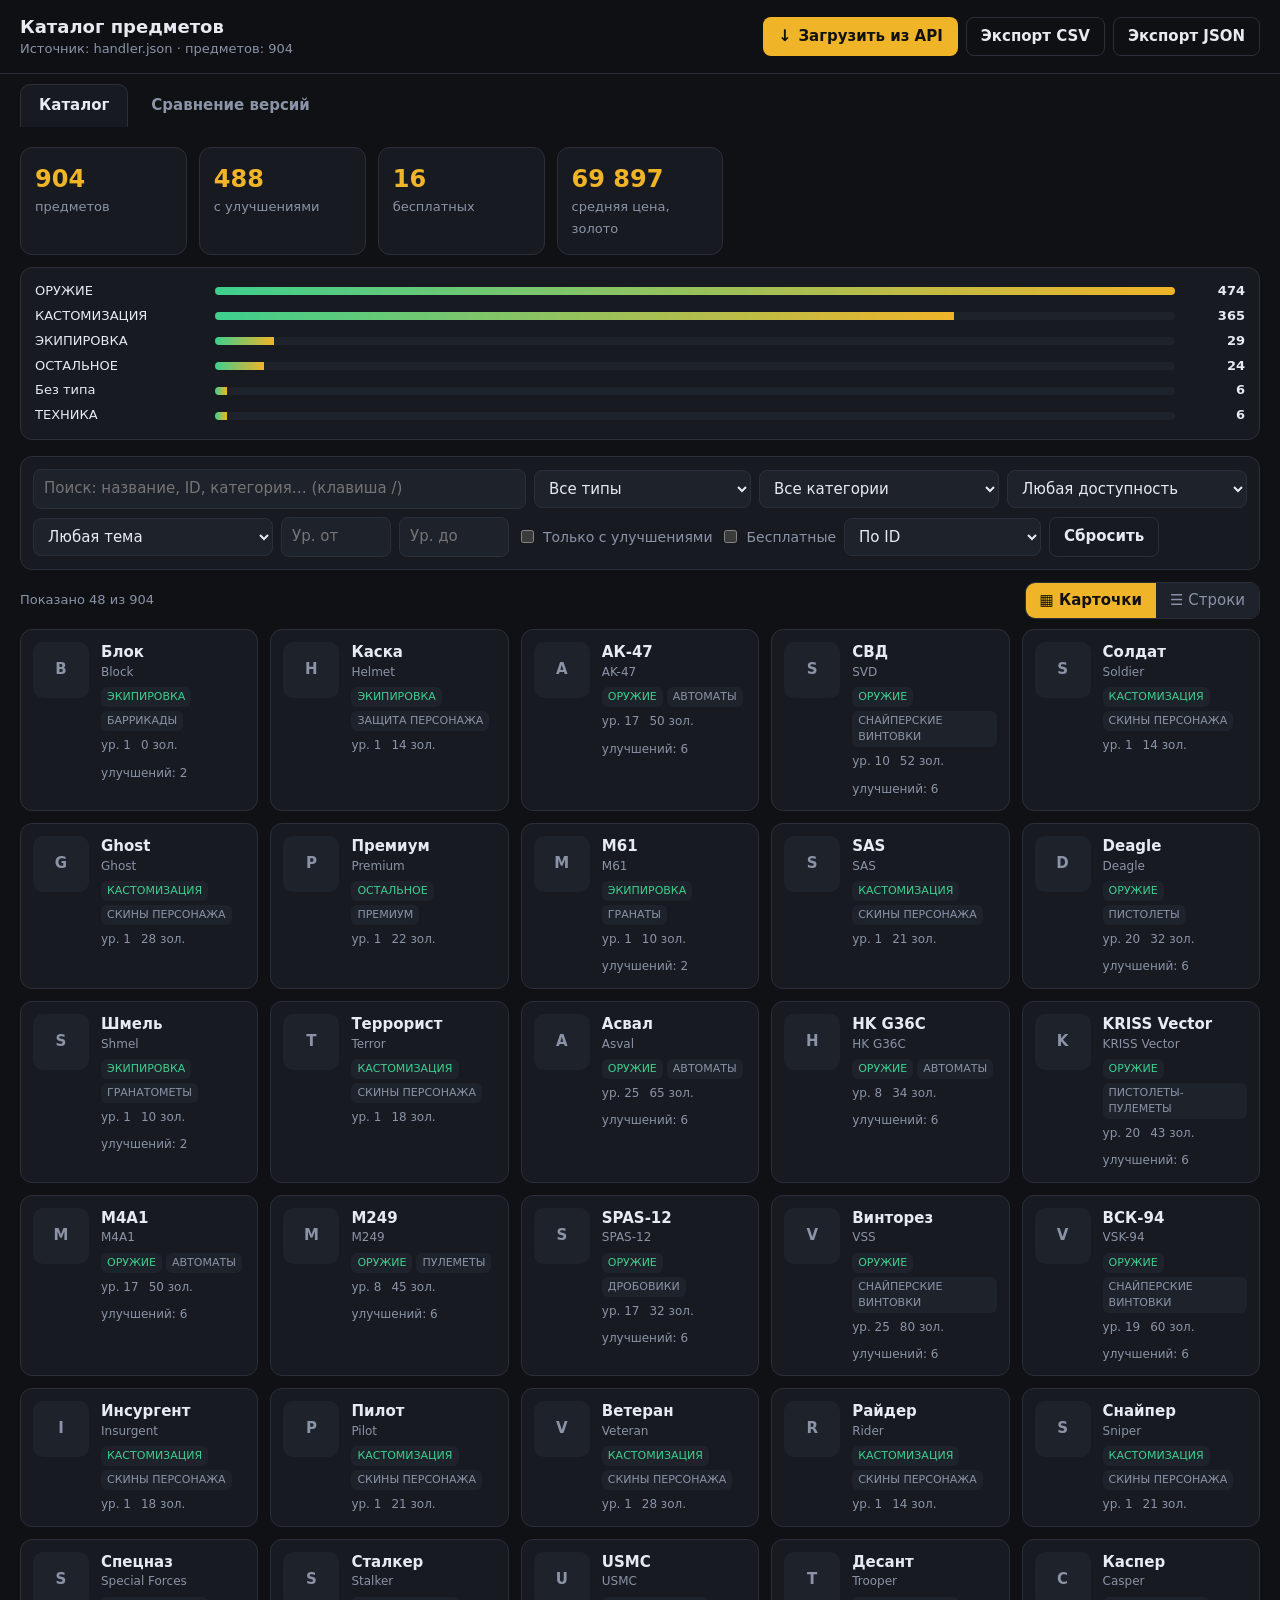
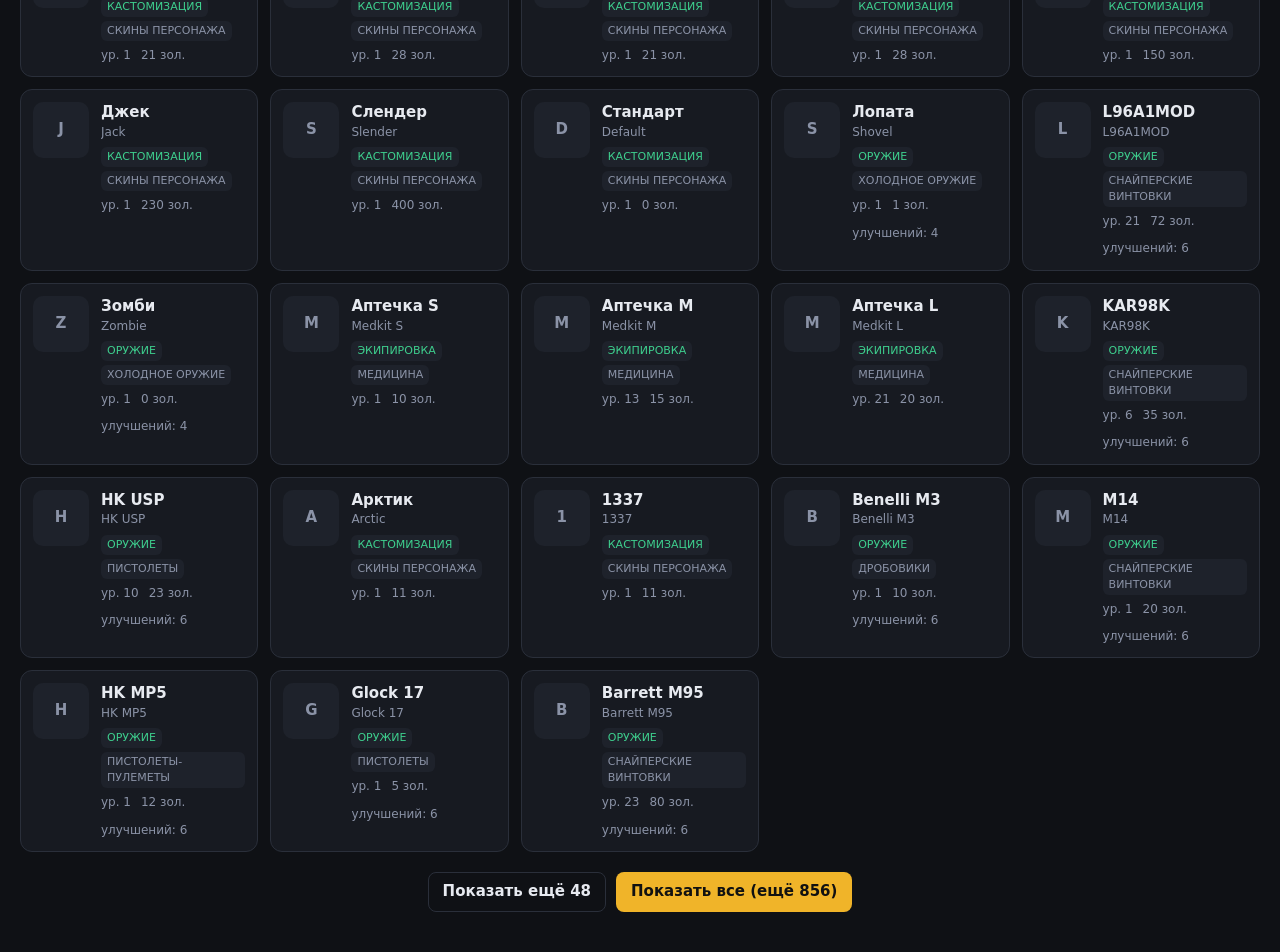
==== commit 2d844b81: "t2" ====
--- a/index.html
+++ b/index.html
@@ -14,6 +14,11 @@
     <div id="updated" class="muted"></div>
   </div>
   <div class="actions">
+    <button id="loadApi" class="btn api-btn" type="button" title="Загрузить актуальные данные напрямую из API blockade3d.com">
+      <span class="api-ico" aria-hidden="true">↓</span>
+      <span class="api-spin" aria-hidden="true" hidden></span>
+      <span class="api-lbl">Загрузить из API</span>
+    </button>
     <button id="exportCsv" class="btn ghost" disabled>Экспорт CSV</button>
     <button id="exportJson" class="btn ghost" disabled>Экспорт JSON</button>
   </div>
--- a/style.css
+++ b/style.css
@@ -84,6 +84,22 @@
 .btn:disabled { opacity: 0.4; cursor: not-allowed; }
 .btn.ghost { background: transparent; color: var(--text); border-color: var(--line); }
 
+/* кнопка «Загрузить из API» в шапке */
+.api-btn { display: inline-flex; align-items: center; gap: 7px; }
+.api-btn.is-busy { opacity: 0.75; cursor: progress; }
+.api-btn .api-ico { font-size: 16px; line-height: 1; font-weight: 700; }
+.api-spin {
+  width: 13px;
+  height: 13px;
+  border-radius: 50%;
+  border: 2px solid rgba(17, 17, 17, 0.25);
+  border-top-color: #111;
+  animation: spin 0.7s linear infinite;
+}
+@keyframes spin {
+  to { transform: rotate(360deg); }
+}
+
 .status {
   padding: 12px 14px;
   margin-bottom: 16px;
@@ -92,6 +108,7 @@
   background: var(--panel);
 }
 .status.warn { border-color: var(--warn); }
+.status.ok { border-color: var(--accent2); }
 .status.error { border-color: var(--err); color: #ffb3b0; }
 
 .loader {
